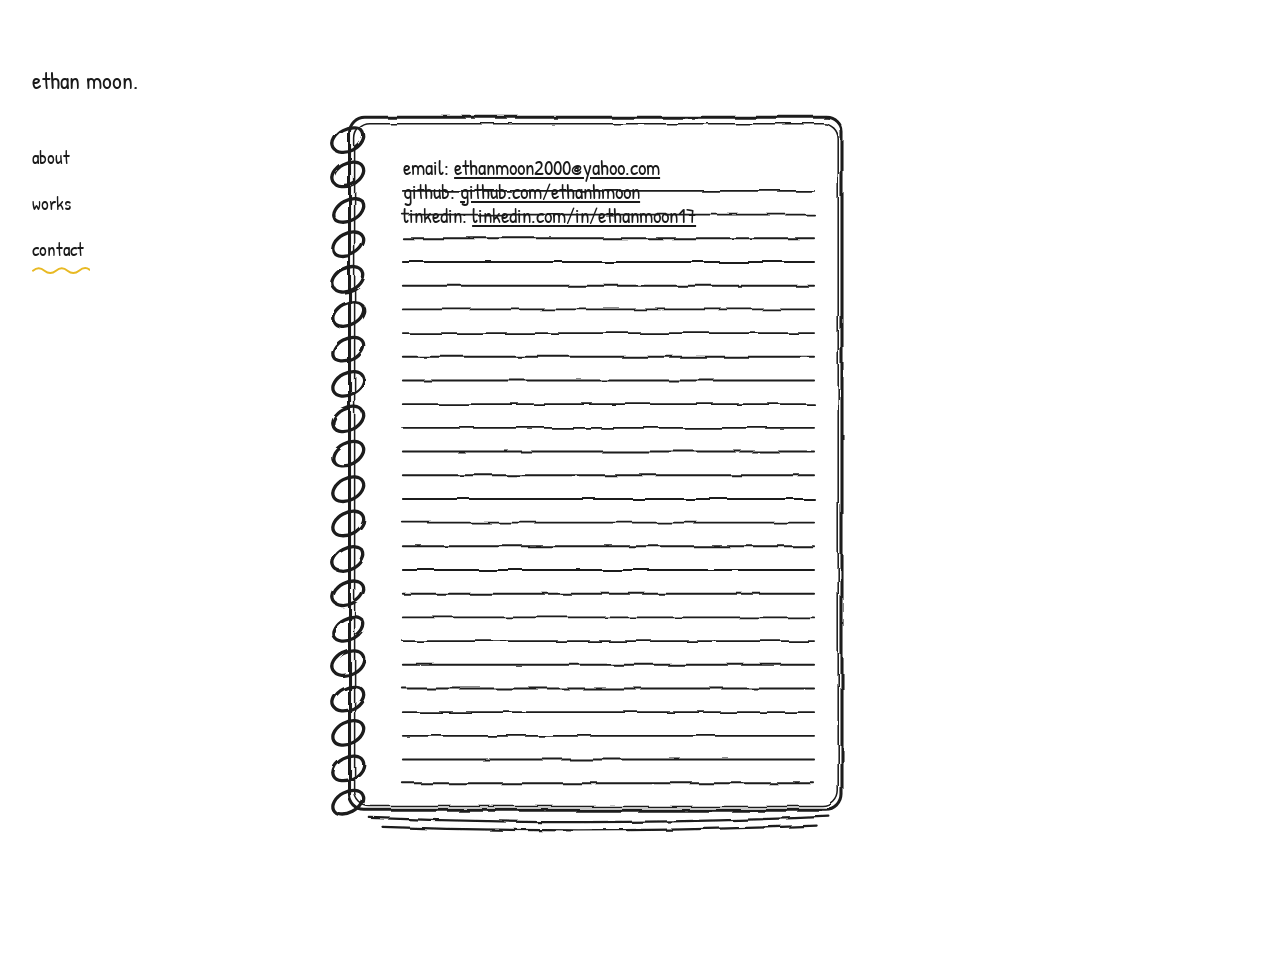
==== contact.html @ 720f1aa9 "Make the notebook 50% bigger with more ruled lines, same line size Container grows from 440px to 660" ====
<!DOCTYPE html>
<html lang="en">
<head>
  <meta charset="UTF-8">
  <meta name="viewport" content="width=device-width, initial-scale=1.0">
  <title>contact — ethan moon.</title>
  <link rel="preconnect" href="https://fonts.googleapis.com">
  <link rel="preconnect" href="https://fonts.gstatic.com" crossorigin>
  <link href="https://fonts.googleapis.com/css2?family=Inter:wght@400&family=Patrick+Hand&display=swap" rel="stylesheet">
  <link rel="stylesheet" href="style.css">
</head>
<body>
  <aside class="sidebar">
    <div class="sidebar__brand">ethan moon.</div>
    <nav class="sidebar__nav">
      <a href="index.html" class="sidebar__nav-link">about</a>
      <a href="works.html" class="sidebar__nav-link">works</a>
      <a href="contact.html" class="sidebar__nav-link sidebar__nav-link--active" aria-current="page">
        contact
        <svg class="squiggle" viewBox="0 0 60 10" aria-hidden="true">
          <path d="M1,6 Q7,1 13,6 T25,6 T37,6 T49,6 T60,5"/>
        </svg>
      </a>
    </nav>
  </aside>

  <main class="content">
    <h1 class="sr-only">contact — ethan moon.</h1>
    <div class="notebook">
      <svg class="notebook-art" viewBox="0 0 520 650" xmlns="http://www.w3.org/2000/svg" aria-hidden="true">
        <defs>
          <filter id="sketch" x="-8%" y="-8%" width="116%" height="116%">
            <feTurbulence type="fractalNoise" baseFrequency="0.04" numOctaves="2" seed="7" result="noise"/>
            <feDisplacementMap in="SourceGraphic" in2="noise" scale="3"/>
          </filter>
          <ellipse id="coil" rx="13" ry="8.5" transform="rotate(-28)" fill="none" stroke="#1a1a1a" stroke-width="2.6"/>
        </defs>

        <g filter="url(#sketch)" stroke="#1a1a1a" stroke-linecap="round">
          <path d="M96 594 Q270 601 458 593" fill="none" stroke-width="1.8"/>
          <path d="M106 601 Q270 607 448 600" fill="none" stroke-width="1.8"/>

          <rect x="80" y="42" width="388" height="546" rx="12" fill="#fff" stroke-width="2.4"/>
          <rect x="84" y="47" width="381" height="538" rx="12" fill="none" stroke-width="1.2"/>

          <g stroke-width="1.5">
            <line x1="122" y1="100" x2="446" y2="100"/>
            <line x1="122" y1="118.667" x2="446" y2="118.667"/>
            <line x1="122" y1="137.333" x2="446" y2="137.333"/>
            <line x1="122" y1="156" x2="446" y2="156"/>
            <line x1="122" y1="174.667" x2="446" y2="174.667"/>
            <line x1="122" y1="193.333" x2="446" y2="193.333"/>
            <line x1="122" y1="212" x2="446" y2="212"/>
            <line x1="122" y1="230.667" x2="446" y2="230.667"/>
            <line x1="122" y1="249.333" x2="446" y2="249.333"/>
            <line x1="122" y1="268" x2="446" y2="268"/>
            <line x1="122" y1="286.667" x2="446" y2="286.667"/>
            <line x1="122" y1="305.333" x2="446" y2="305.333"/>
            <line x1="122" y1="324" x2="446" y2="324"/>
            <line x1="122" y1="342.667" x2="446" y2="342.667"/>
            <line x1="122" y1="361.333" x2="446" y2="361.333"/>
            <line x1="122" y1="380" x2="446" y2="380"/>
            <line x1="122" y1="398.667" x2="446" y2="398.667"/>
            <line x1="122" y1="417.333" x2="446" y2="417.333"/>
            <line x1="122" y1="436" x2="446" y2="436"/>
            <line x1="122" y1="454.667" x2="446" y2="454.667"/>
            <line x1="122" y1="473.333" x2="446" y2="473.333"/>
            <line x1="122" y1="492" x2="446" y2="492"/>
            <line x1="122" y1="510.667" x2="446" y2="510.667"/>
            <line x1="122" y1="529.333" x2="446" y2="529.333"/>
            <line x1="122" y1="548" x2="446" y2="548"/>
            <line x1="122" y1="566.667" x2="446" y2="566.667"/>
          </g>
        </g>

        <g filter="url(#sketch)">
          <use href="#coil" x="79" y="60"/>
          <use href="#coil" x="79" y="87"/>
          <use href="#coil" x="79" y="115"/>
          <use href="#coil" x="79" y="142"/>
          <use href="#coil" x="79" y="170"/>
          <use href="#coil" x="79" y="197"/>
          <use href="#coil" x="79" y="225"/>
          <use href="#coil" x="79" y="252"/>
          <use href="#coil" x="79" y="280"/>
          <use href="#coil" x="79" y="307"/>
          <use href="#coil" x="79" y="335"/>
          <use href="#coil" x="79" y="362"/>
          <use href="#coil" x="79" y="390"/>
          <use href="#coil" x="79" y="417"/>
          <use href="#coil" x="79" y="445"/>
          <use href="#coil" x="79" y="472"/>
          <use href="#coil" x="79" y="500"/>
          <use href="#coil" x="79" y="527"/>
          <use href="#coil" x="79" y="555"/>
          <use href="#coil" x="79" y="582"/>
        </g>
      </svg>
      <div class="notebook__page">
        <p class="notebook__line">email: <a class="text-link" href="mailto:ethanmoon2000@yahoo.com">ethanmoon2000@yahoo.com</a></p>
        <p class="notebook__line">github: <a class="text-link" href="https://github.com/ethanhmoon">github.com/ethanhmoon</a></p>
        <p class="notebook__line">linkedin: <a class="text-link" href="https://www.linkedin.com/in/ethanmoon17/">linkedin.com/in/ethanmoon17</a></p>
      </div>
    </div>
  </main>
</body>
</html>
---- style.css ----
:root {
  --color-text: #1a1a1a;
  --color-bg: #ffffff;
  --color-accent: #e8b923;
  --sidebar-width: 200px;
}

.sr-only {
  position: absolute;
  width: 1px;
  height: 1px;
  padding: 0;
  margin: -1px;
  overflow: hidden;
  clip-path: inset(50%);
  white-space: nowrap;
}

* {
  box-sizing: border-box;
}

body {
  margin: 0;
  display: flex;
  min-height: 100vh;
  background: var(--color-bg);
  color: var(--color-text);
  font-family: 'Inter', -apple-system, BlinkMacSystemFont, "Segoe UI", sans-serif;
}

.sidebar {
  width: var(--sidebar-width);
  flex-shrink: 0;
  padding: 4rem 2rem;
}

.sidebar__brand {
  font-family: 'Patrick Hand', cursive;
  font-size: 1.5rem;
  margin-bottom: 3rem;
}

.sidebar__nav {
  display: flex;
  flex-direction: column;
  gap: 1.25rem;
}

.sidebar__nav-link {
  display: inline-flex;
  flex-direction: column;
  align-items: flex-start;
  width: fit-content;
  font-family: 'Patrick Hand', cursive;
  font-size: 1.2rem;
  color: var(--color-text);
  text-decoration: none;
}

.squiggle {
  display: block;
  width: 3em;
  height: 0.6em;
  margin-top: 2px;
}

.squiggle path {
  fill: none;
  stroke: var(--color-accent);
  stroke-width: 2;
  stroke-linecap: round;
}

.content {
  flex: 1;
  position: relative;
  padding: 4rem 3rem;
}

.doodles {
  position: absolute;
  top: 2rem;
  right: 3rem;
  display: flex;
  align-items: flex-start;
  gap: 1rem;
  opacity: 0.9;
}

.doodle {
  width: 70px;
  height: auto;
  stroke: var(--color-text);
}

.doodle--notebook {
  transform: rotate(-4deg);
}

.doodle--mug {
  transform: rotate(6deg);
  margin-top: 1.5rem;
}

.about-layout {
  display: flex;
  gap: 3rem;
  align-items: flex-start;
  flex-wrap: wrap;
}

.lines {
  max-width: 480px;
}

.line {
  font-size: 1.05rem;
  line-height: 1.6;
  margin: 1.5rem 0;
}

.text-link {
  color: var(--color-text);
  text-decoration: underline;
}

.notebook {
  container-type: inline-size;
  position: relative;
  width: min(660px, 100%);
  aspect-ratio: 520 / 650;
}

.notebook-art {
  display: block;
  width: 100%;
  height: 100%;
}

.notebook__page {
  position: absolute;
  left: 23.5cqw;
  right: 14.2cqw;
  top: 14cqw;
  bottom: 6cqw;
  overflow: hidden;
}

.notebook__line {
  font-family: 'Patrick Hand', cursive;
  font-size: 21px;
  line-height: 23.7px;
  margin: 0;
  color: #1a1a1a;
}

.notebook__line--title {
  font-weight: 700;
}

.work-section {
  margin: 3rem 0;
}

.work-section:first-child {
  margin-top: 0;
}

.work-title {
  display: block;
  width: 100%;
  height: auto;
  margin-bottom: 1rem;
}

.photos-section {
  flex-shrink: 0;
  width: min(272px, 100%);
  text-align: center;
  margin-top: 3rem;
  margin-left: auto;
}

.photos-hint {
  color: #8a8a8a;
  font-family: 'Patrick Hand', cursive;
  font-size: 1.1rem;
  margin: 1rem 0 0;
}

.stack {
  position: relative;
  width: 100%;
  aspect-ratio: 340 / 392;
  margin: 0 auto;
  outline: none;
}

.stack:focus-visible {
  outline: 3px solid var(--color-accent);
  outline-offset: 16px;
}

/* Scoped exception to the sitewide no-border/no-shadow rule: the
   polaroid card's border + shadow are what read as a physical photo. */
.polaroid {
  position: absolute;
  inset: 0;
  background: var(--color-bg);
  padding: 14px 14px 0;
  border: 1px solid #e6e6e6;
  box-shadow: 0 6px 18px rgba(0, 0, 0, 0.16), 0 1px 3px rgba(0, 0, 0, 0.10);
  cursor: grab;
  touch-action: none;
  user-select: none;
  -webkit-user-select: none;
  will-change: transform;
  transition: transform 0.45s cubic-bezier(0.22, 1, 0.36, 1);
}

.polaroid.dragging {
  transition: none;
  cursor: grabbing;
}

.polaroid img {
  display: block;
  width: 100%;
  aspect-ratio: 1 / 1;
  object-fit: cover;
  background: #f0f0f0;
  pointer-events: none;
}

.polaroid .caption {
  font-family: 'Patrick Hand', cursive;
  font-size: 1.2rem;
  color: var(--color-text);
  height: 62px;
  display: flex;
  align-items: center;
  justify-content: center;
}

.polaroid::before {
  content: "";
  position: absolute;
  width: 95px;
  height: 28px;
  background: rgba(235, 235, 235, 0.55);
  border: 1px solid rgba(0, 0, 0, 0.05);
  box-shadow: 0 1px 2px rgba(0, 0, 0, 0.06);
  display: none;
}

.polaroid.tape-tr::before { display: block; top: -10px;   right: -32px; transform: rotate(35deg); }
.polaroid.tape-bl::before { display: block; bottom: 34px; left:  -36px; transform: rotate(15deg); }

@media (prefers-reduced-motion: reduce) {
  .polaroid {
    transition-duration: 0.01s;
  }
}

@media (min-width: 1200px) {
  .photos-section {
    margin-top: 7.5rem;
  }
}

@media (max-width: 640px) {
  body {
    flex-direction: column;
  }

  .sidebar {
    width: auto;
    padding: 2rem 2rem 0.5rem;
  }

  .content {
    padding: 1rem 2rem 4rem;
  }

  .doodles {
    position: static;
    margin-bottom: 2rem;
  }

  .doodle--mug {
    margin-top: 0;
  }
}
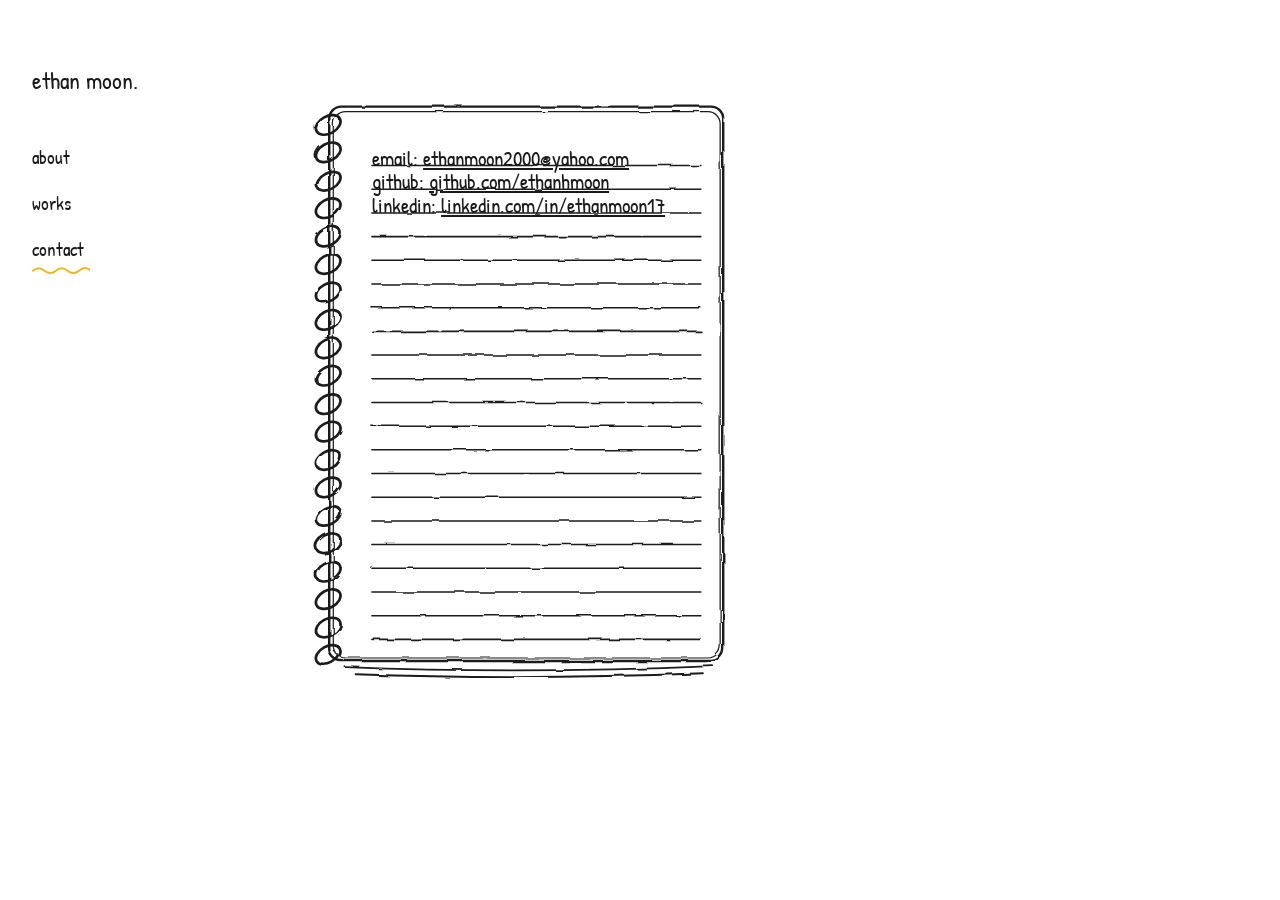
==== commit b4418e58: "Shrink notebook 20% and properly derive text-to-line alignment Container: 660px -> 528px, ruled-line" ====
--- a/contact.html
+++ b/contact.html
@@ -45,31 +45,26 @@
 
           <g stroke-width="1.5">
             <line x1="122" y1="100" x2="446" y2="100"/>
-            <line x1="122" y1="118.667" x2="446" y2="118.667"/>
-            <line x1="122" y1="137.333" x2="446" y2="137.333"/>
-            <line x1="122" y1="156" x2="446" y2="156"/>
-            <line x1="122" y1="174.667" x2="446" y2="174.667"/>
-            <line x1="122" y1="193.333" x2="446" y2="193.333"/>
-            <line x1="122" y1="212" x2="446" y2="212"/>
-            <line x1="122" y1="230.667" x2="446" y2="230.667"/>
-            <line x1="122" y1="249.333" x2="446" y2="249.333"/>
-            <line x1="122" y1="268" x2="446" y2="268"/>
-            <line x1="122" y1="286.667" x2="446" y2="286.667"/>
-            <line x1="122" y1="305.333" x2="446" y2="305.333"/>
-            <line x1="122" y1="324" x2="446" y2="324"/>
-            <line x1="122" y1="342.667" x2="446" y2="342.667"/>
-            <line x1="122" y1="361.333" x2="446" y2="361.333"/>
-            <line x1="122" y1="380" x2="446" y2="380"/>
-            <line x1="122" y1="398.667" x2="446" y2="398.667"/>
-            <line x1="122" y1="417.333" x2="446" y2="417.333"/>
-            <line x1="122" y1="436" x2="446" y2="436"/>
-            <line x1="122" y1="454.667" x2="446" y2="454.667"/>
-            <line x1="122" y1="473.333" x2="446" y2="473.333"/>
-            <line x1="122" y1="492" x2="446" y2="492"/>
-            <line x1="122" y1="510.667" x2="446" y2="510.667"/>
-            <line x1="122" y1="529.333" x2="446" y2="529.333"/>
-            <line x1="122" y1="548" x2="446" y2="548"/>
-            <line x1="122" y1="566.667" x2="446" y2="566.667"/>
+            <line x1="122" y1="123.333" x2="446" y2="123.333"/>
+            <line x1="122" y1="146.666" x2="446" y2="146.666"/>
+            <line x1="122" y1="169.999" x2="446" y2="169.999"/>
+            <line x1="122" y1="193.332" x2="446" y2="193.332"/>
+            <line x1="122" y1="216.665" x2="446" y2="216.665"/>
+            <line x1="122" y1="239.998" x2="446" y2="239.998"/>
+            <line x1="122" y1="263.331" x2="446" y2="263.331"/>
+            <line x1="122" y1="286.664" x2="446" y2="286.664"/>
+            <line x1="122" y1="309.997" x2="446" y2="309.997"/>
+            <line x1="122" y1="333.33" x2="446" y2="333.33"/>
+            <line x1="122" y1="356.663" x2="446" y2="356.663"/>
+            <line x1="122" y1="379.996" x2="446" y2="379.996"/>
+            <line x1="122" y1="403.329" x2="446" y2="403.329"/>
+            <line x1="122" y1="426.662" x2="446" y2="426.662"/>
+            <line x1="122" y1="449.995" x2="446" y2="449.995"/>
+            <line x1="122" y1="473.328" x2="446" y2="473.328"/>
+            <line x1="122" y1="496.662" x2="446" y2="496.662"/>
+            <line x1="122" y1="519.995" x2="446" y2="519.995"/>
+            <line x1="122" y1="543.328" x2="446" y2="543.328"/>
+            <line x1="122" y1="566.661" x2="446" y2="566.661"/>
           </g>
         </g>
 
--- a/style.css
+++ b/style.css
@@ -128,7 +128,7 @@
 .notebook {
   container-type: inline-size;
   position: relative;
-  width: min(660px, 100%);
+  width: min(528px, 100%);
   aspect-ratio: 520 / 650;
 }
 
@@ -142,8 +142,8 @@
   position: absolute;
   left: 23.5cqw;
   right: 14.2cqw;
-  top: 14cqw;
-  bottom: 6cqw;
+  top: 15.64cqw;
+  bottom: 8cqw;
   overflow: hidden;
 }
 
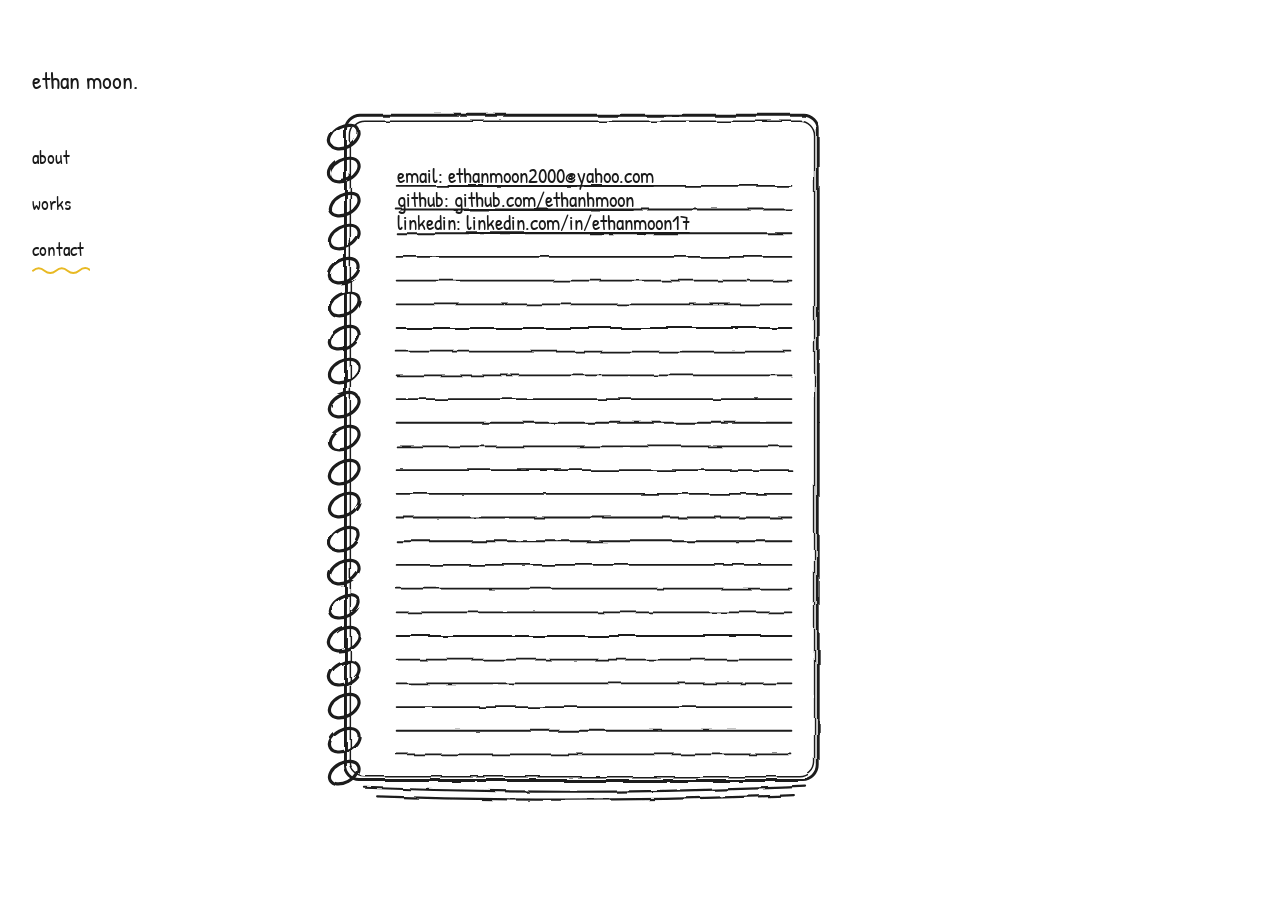
==== commit 6154c932: "Make the notebook 20% bigger, keeping line size and alignment Container: 528px -> 633.6px, ruled-lin" ====
--- a/contact.html
+++ b/contact.html
@@ -45,25 +45,29 @@
 
           <g stroke-width="1.5">
             <line x1="122" y1="100" x2="446" y2="100"/>
-            <line x1="122" y1="123.333" x2="446" y2="123.333"/>
-            <line x1="122" y1="146.666" x2="446" y2="146.666"/>
-            <line x1="122" y1="169.999" x2="446" y2="169.999"/>
-            <line x1="122" y1="193.332" x2="446" y2="193.332"/>
+            <line x1="122" y1="119.444" x2="446" y2="119.444"/>
+            <line x1="122" y1="138.888" x2="446" y2="138.888"/>
+            <line x1="122" y1="158.333" x2="446" y2="158.333"/>
+            <line x1="122" y1="177.777" x2="446" y2="177.777"/>
+            <line x1="122" y1="197.221" x2="446" y2="197.221"/>
             <line x1="122" y1="216.665" x2="446" y2="216.665"/>
-            <line x1="122" y1="239.998" x2="446" y2="239.998"/>
-            <line x1="122" y1="263.331" x2="446" y2="263.331"/>
-            <line x1="122" y1="286.664" x2="446" y2="286.664"/>
-            <line x1="122" y1="309.997" x2="446" y2="309.997"/>
+            <line x1="122" y1="236.109" x2="446" y2="236.109"/>
+            <line x1="122" y1="255.554" x2="446" y2="255.554"/>
+            <line x1="122" y1="274.998" x2="446" y2="274.998"/>
+            <line x1="122" y1="294.442" x2="446" y2="294.442"/>
+            <line x1="122" y1="313.886" x2="446" y2="313.886"/>
             <line x1="122" y1="333.33" x2="446" y2="333.33"/>
-            <line x1="122" y1="356.663" x2="446" y2="356.663"/>
-            <line x1="122" y1="379.996" x2="446" y2="379.996"/>
-            <line x1="122" y1="403.329" x2="446" y2="403.329"/>
-            <line x1="122" y1="426.662" x2="446" y2="426.662"/>
+            <line x1="122" y1="352.774" x2="446" y2="352.774"/>
+            <line x1="122" y1="372.219" x2="446" y2="372.219"/>
+            <line x1="122" y1="391.663" x2="446" y2="391.663"/>
+            <line x1="122" y1="411.107" x2="446" y2="411.107"/>
+            <line x1="122" y1="430.551" x2="446" y2="430.551"/>
             <line x1="122" y1="449.995" x2="446" y2="449.995"/>
-            <line x1="122" y1="473.328" x2="446" y2="473.328"/>
-            <line x1="122" y1="496.662" x2="446" y2="496.662"/>
-            <line x1="122" y1="519.995" x2="446" y2="519.995"/>
-            <line x1="122" y1="543.328" x2="446" y2="543.328"/>
+            <line x1="122" y1="469.44" x2="446" y2="469.44"/>
+            <line x1="122" y1="488.884" x2="446" y2="488.884"/>
+            <line x1="122" y1="508.328" x2="446" y2="508.328"/>
+            <line x1="122" y1="527.772" x2="446" y2="527.772"/>
+            <line x1="122" y1="547.216" x2="446" y2="547.216"/>
             <line x1="122" y1="566.661" x2="446" y2="566.661"/>
           </g>
         </g>
--- a/style.css
+++ b/style.css
@@ -128,7 +128,7 @@
 .notebook {
   container-type: inline-size;
   position: relative;
-  width: min(528px, 100%);
+  width: min(633.6px, 100%);
   aspect-ratio: 520 / 650;
 }
 
@@ -140,10 +140,10 @@
 
 .notebook__page {
   position: absolute;
-  left: 23.5cqw;
-  right: 14.2cqw;
-  top: 15.64cqw;
-  bottom: 8cqw;
+  left: 23.46cqw;
+  right: 14.23cqw;
+  top: 15.77cqw;
+  bottom: 9.71cqw;
   overflow: hidden;
 }
 
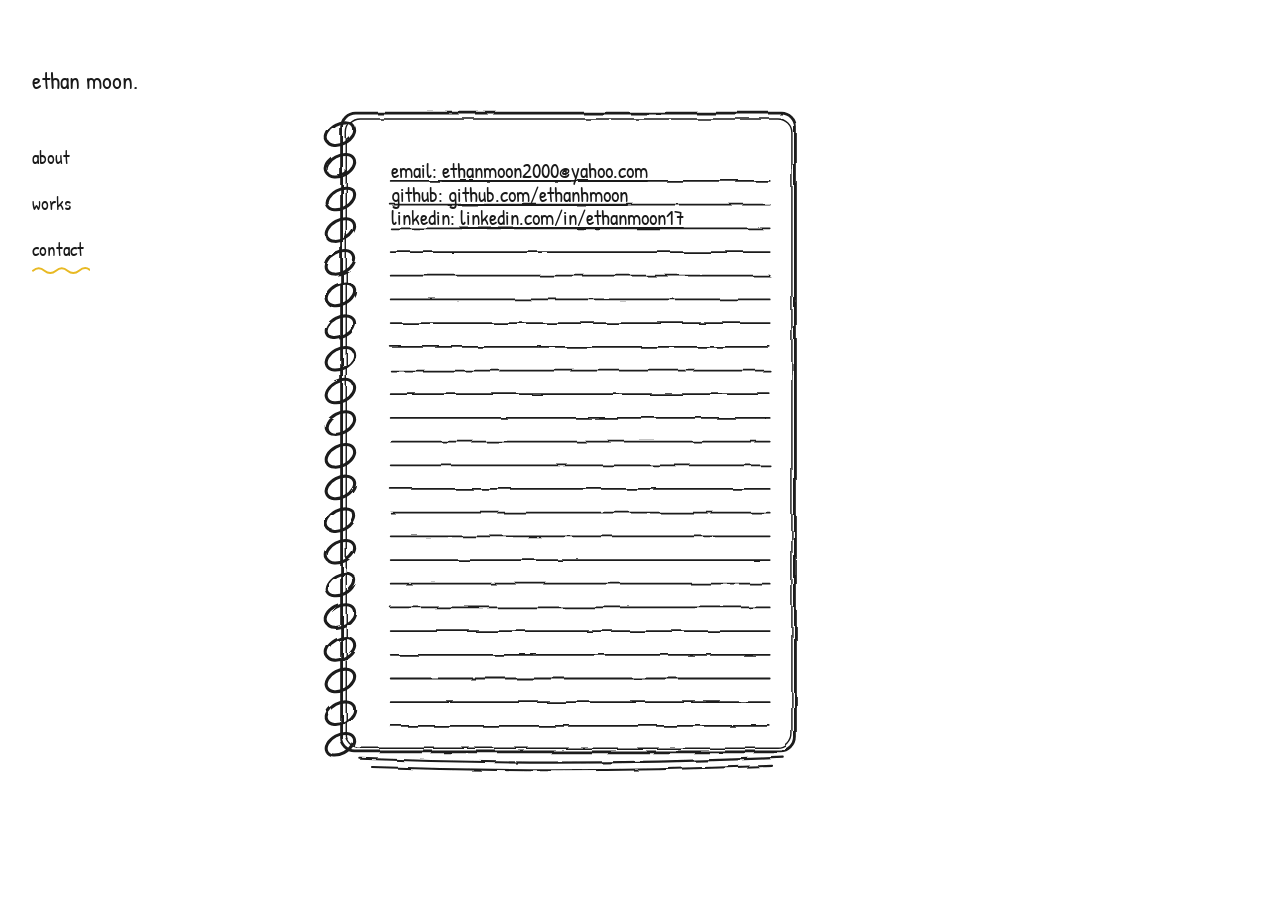
==== commit 6950951d: "Make the notebook 4% smaller, keeping line size and alignment Container: 633.6px -> 608.26px, ruled-" ====
--- a/contact.html
+++ b/contact.html
@@ -45,30 +45,29 @@
 
           <g stroke-width="1.5">
             <line x1="122" y1="100" x2="446" y2="100"/>
-            <line x1="122" y1="119.444" x2="446" y2="119.444"/>
-            <line x1="122" y1="138.888" x2="446" y2="138.888"/>
-            <line x1="122" y1="158.333" x2="446" y2="158.333"/>
-            <line x1="122" y1="177.777" x2="446" y2="177.777"/>
-            <line x1="122" y1="197.221" x2="446" y2="197.221"/>
-            <line x1="122" y1="216.665" x2="446" y2="216.665"/>
-            <line x1="122" y1="236.109" x2="446" y2="236.109"/>
-            <line x1="122" y1="255.554" x2="446" y2="255.554"/>
-            <line x1="122" y1="274.998" x2="446" y2="274.998"/>
-            <line x1="122" y1="294.442" x2="446" y2="294.442"/>
-            <line x1="122" y1="313.886" x2="446" y2="313.886"/>
-            <line x1="122" y1="333.33" x2="446" y2="333.33"/>
-            <line x1="122" y1="352.774" x2="446" y2="352.774"/>
-            <line x1="122" y1="372.219" x2="446" y2="372.219"/>
-            <line x1="122" y1="391.663" x2="446" y2="391.663"/>
-            <line x1="122" y1="411.107" x2="446" y2="411.107"/>
-            <line x1="122" y1="430.551" x2="446" y2="430.551"/>
-            <line x1="122" y1="449.995" x2="446" y2="449.995"/>
-            <line x1="122" y1="469.44" x2="446" y2="469.44"/>
-            <line x1="122" y1="488.884" x2="446" y2="488.884"/>
-            <line x1="122" y1="508.328" x2="446" y2="508.328"/>
-            <line x1="122" y1="527.772" x2="446" y2="527.772"/>
-            <line x1="122" y1="547.216" x2="446" y2="547.216"/>
-            <line x1="122" y1="566.661" x2="446" y2="566.661"/>
+            <line x1="122" y1="120.254" x2="446" y2="120.254"/>
+            <line x1="122" y1="140.509" x2="446" y2="140.509"/>
+            <line x1="122" y1="160.763" x2="446" y2="160.763"/>
+            <line x1="122" y1="181.017" x2="446" y2="181.017"/>
+            <line x1="122" y1="201.272" x2="446" y2="201.272"/>
+            <line x1="122" y1="221.526" x2="446" y2="221.526"/>
+            <line x1="122" y1="241.781" x2="446" y2="241.781"/>
+            <line x1="122" y1="262.035" x2="446" y2="262.035"/>
+            <line x1="122" y1="282.289" x2="446" y2="282.289"/>
+            <line x1="122" y1="302.544" x2="446" y2="302.544"/>
+            <line x1="122" y1="322.798" x2="446" y2="322.798"/>
+            <line x1="122" y1="343.052" x2="446" y2="343.052"/>
+            <line x1="122" y1="363.307" x2="446" y2="363.307"/>
+            <line x1="122" y1="383.561" x2="446" y2="383.561"/>
+            <line x1="122" y1="403.815" x2="446" y2="403.815"/>
+            <line x1="122" y1="424.07" x2="446" y2="424.07"/>
+            <line x1="122" y1="444.324" x2="446" y2="444.324"/>
+            <line x1="122" y1="464.579" x2="446" y2="464.579"/>
+            <line x1="122" y1="484.833" x2="446" y2="484.833"/>
+            <line x1="122" y1="505.087" x2="446" y2="505.087"/>
+            <line x1="122" y1="525.342" x2="446" y2="525.342"/>
+            <line x1="122" y1="545.596" x2="446" y2="545.596"/>
+            <line x1="122" y1="565.85" x2="446" y2="565.85"/>
           </g>
         </g>
 
--- a/style.css
+++ b/style.css
@@ -128,7 +128,7 @@
 .notebook {
   container-type: inline-size;
   position: relative;
-  width: min(633.6px, 100%);
+  width: min(608.26px, 100%);
   aspect-ratio: 520 / 650;
 }
 
@@ -142,8 +142,8 @@
   position: absolute;
   left: 23.46cqw;
   right: 14.23cqw;
-  top: 15.77cqw;
-  bottom: 9.71cqw;
+  top: 15.62cqw;
+  bottom: 9.61cqw;
   overflow: hidden;
 }
 
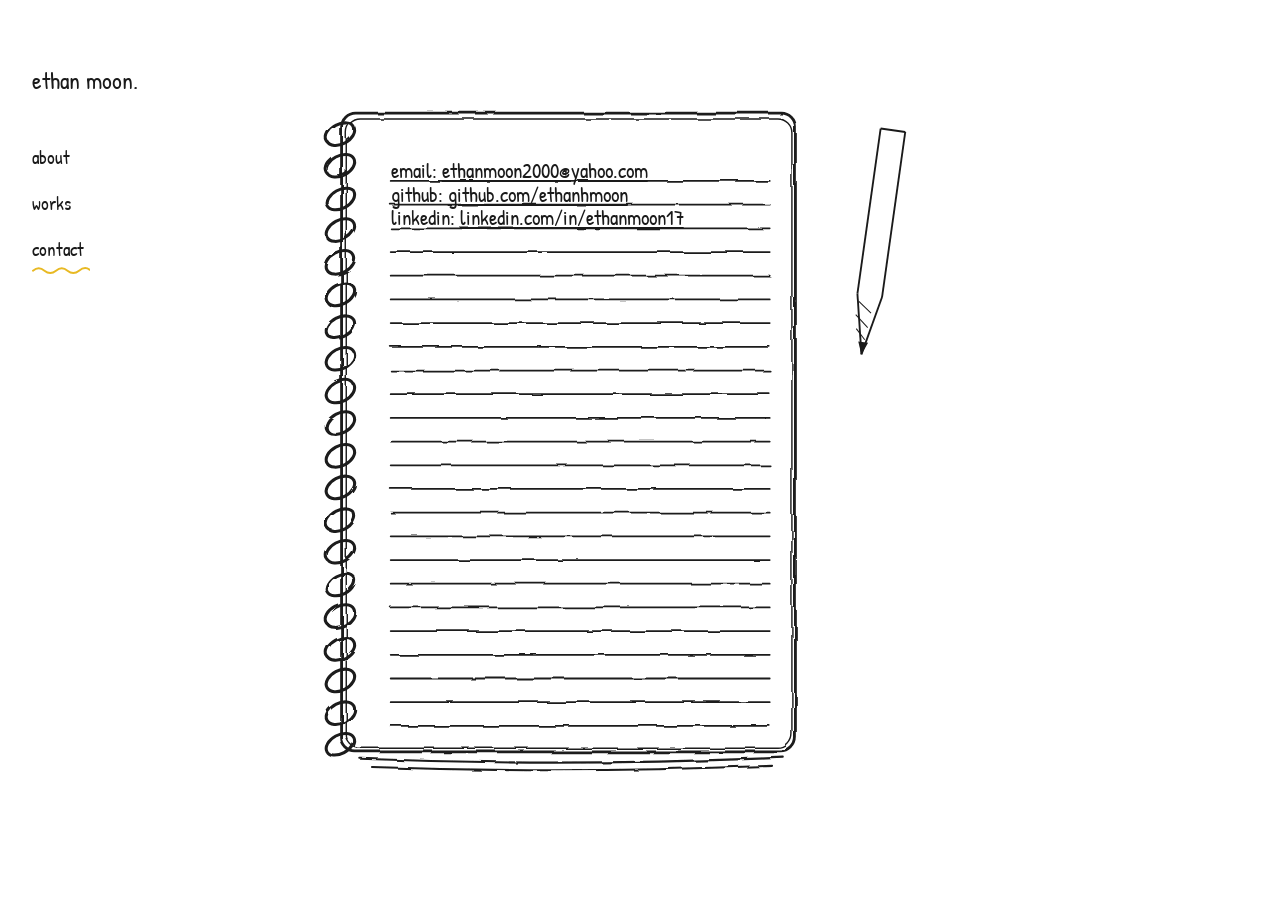
==== commit 6f6697e2: "Add a pencil doodle to the right of the notebook Simple hand-drawn pencil (SVG line art, matching th" ====
--- a/contact.html
+++ b/contact.html
@@ -99,6 +99,17 @@
         <p class="notebook__line">github: <a class="text-link" href="https://github.com/ethanhmoon">github.com/ethanhmoon</a></p>
         <p class="notebook__line">linkedin: <a class="text-link" href="https://www.linkedin.com/in/ethanmoon17/">linkedin.com/in/ethanmoon17</a></p>
       </div>
+      <svg class="notebook__pencil" viewBox="0 0 44 200" aria-hidden="true">
+        <line x1="12" y1="14" x2="32" y2="14" stroke-width="1.5"/>
+        <line x1="12" y1="14" x2="12" y2="148" stroke-width="1.5"/>
+        <line x1="32" y1="14" x2="32" y2="148" stroke-width="1.5"/>
+        <line x1="12" y1="148" x2="22" y2="196" stroke-width="1.5"/>
+        <line x1="32" y1="148" x2="22" y2="196" stroke-width="1.5"/>
+        <line x1="14" y1="154" x2="25" y2="162" stroke-width="0.8"/>
+        <line x1="13" y1="165" x2="24" y2="174" stroke-width="0.8"/>
+        <line x1="15" y1="176" x2="23" y2="184" stroke-width="0.8"/>
+        <path d="M18 186 L26 186 L22 196 Z" fill="currentColor" stroke="none"/>
+      </svg>
     </div>
   </main>
 </body>
--- a/style.css
+++ b/style.css
@@ -101,6 +101,33 @@
 .doodle--mug {
   transform: rotate(6deg);
   margin-top: 1.5rem;
+  pointer-events: bounding-box;
+}
+
+.doodle--mug__steam {
+  transform-box: fill-box;
+  transform-origin: bottom center;
+}
+
+.doodle--mug:hover .doodle--mug__steam {
+  animation: steam-wiggle 0.7s ease-in-out infinite;
+}
+
+.doodle--mug:hover .doodle--mug__steam--2 {
+  animation-delay: 0.12s;
+}
+
+.doodle--mug:hover .doodle--mug__steam--3 {
+  animation-delay: 0.24s;
+}
+
+@keyframes steam-wiggle {
+  0%, 100% {
+    transform: translateX(0) rotate(0deg);
+  }
+  50% {
+    transform: translateX(1.5px) rotate(6deg);
+  }
 }
 
 .about-layout {
@@ -145,6 +172,19 @@
   top: 15.62cqw;
   bottom: 9.61cqw;
   overflow: hidden;
+}
+
+.notebook__pencil {
+  position: absolute;
+  top: 8cqw;
+  right: -11cqw;
+  width: 9cqw;
+  height: auto;
+  color: var(--color-text);
+  stroke: var(--color-text);
+  fill: none;
+  transform: rotate(8deg);
+  transform-origin: top center;
 }
 
 .notebook__line {
@@ -261,6 +301,10 @@
   .polaroid {
     transition-duration: 0.01s;
   }
+
+  .doodle--mug:hover .doodle--mug__steam {
+    animation: none;
+  }
 }
 
 @media (min-width: 1200px) {
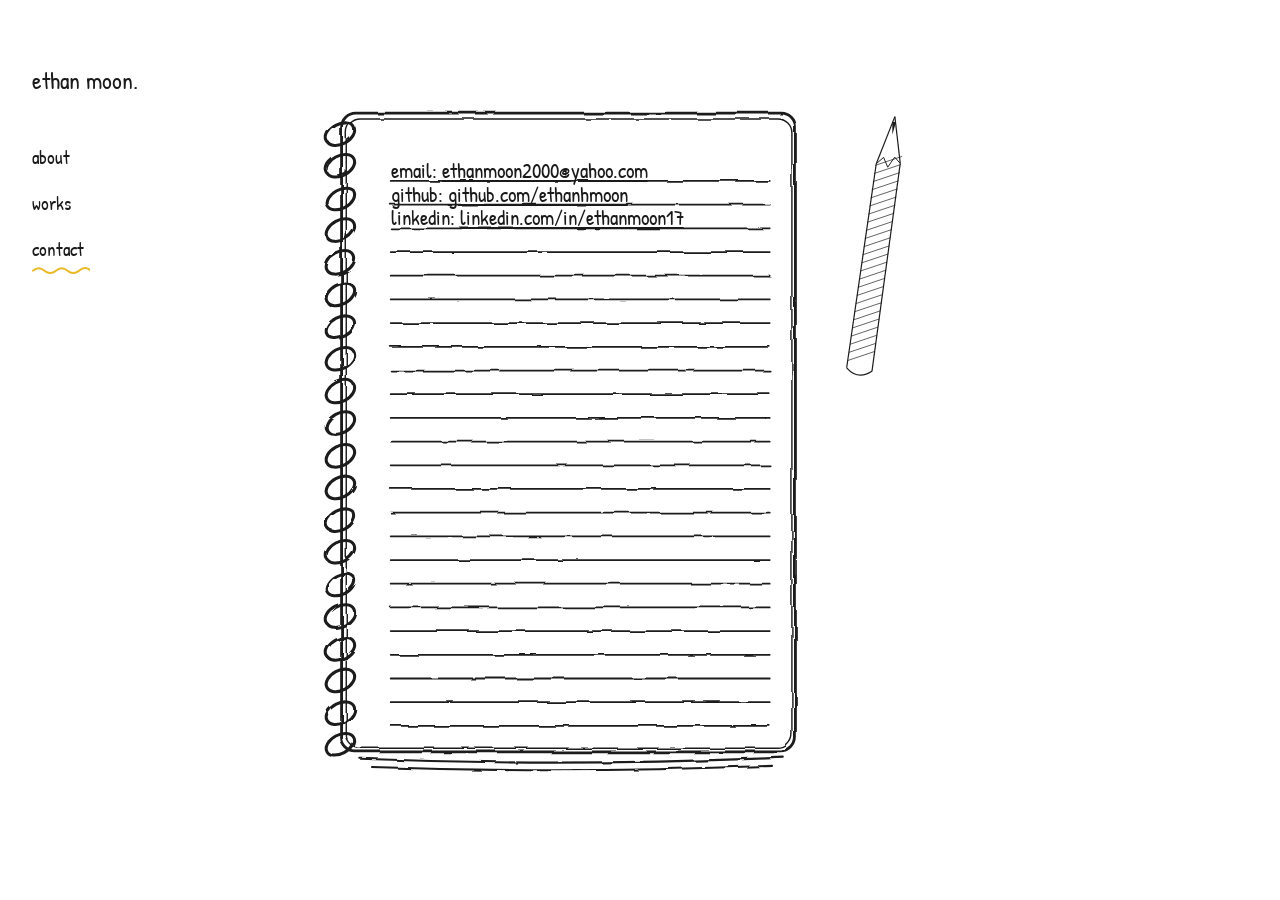
==== commit 5e379459: "Replace the pencil doodle with a more detailed version Matches the reference more closely: sharpened" ====
--- a/contact.html
+++ b/contact.html
@@ -99,16 +99,39 @@
         <p class="notebook__line">github: <a class="text-link" href="https://github.com/ethanhmoon">github.com/ethanhmoon</a></p>
         <p class="notebook__line">linkedin: <a class="text-link" href="https://www.linkedin.com/in/ethanmoon17/">linkedin.com/in/ethanmoon17</a></p>
       </div>
-      <svg class="notebook__pencil" viewBox="0 0 44 200" aria-hidden="true">
-        <line x1="12" y1="14" x2="32" y2="14" stroke-width="1.5"/>
-        <line x1="12" y1="14" x2="12" y2="148" stroke-width="1.5"/>
-        <line x1="32" y1="14" x2="32" y2="148" stroke-width="1.5"/>
-        <line x1="12" y1="148" x2="22" y2="196" stroke-width="1.5"/>
-        <line x1="32" y1="148" x2="22" y2="196" stroke-width="1.5"/>
-        <line x1="14" y1="154" x2="25" y2="162" stroke-width="0.8"/>
-        <line x1="13" y1="165" x2="24" y2="174" stroke-width="0.8"/>
-        <line x1="15" y1="176" x2="23" y2="184" stroke-width="0.8"/>
-        <path d="M18 186 L26 186 L22 196 Z" fill="currentColor" stroke="none"/>
+      <svg class="notebook__pencil" viewBox="0 0 60 320" aria-hidden="true">
+        <path d="M30 4 L17 58" fill="none" stroke-width="1.3"/>
+        <path d="M30 4 L43 54" fill="none" stroke-width="1.3"/>
+        <path d="M17 58 L24 50 L30 60 L36 48 L43 54" fill="none" stroke-width="1"/>
+        <path d="M28 10 L32 10 L30 24 Z" fill="currentColor" stroke="none"/>
+        <line x1="17" y1="58" x2="16" y2="284" stroke-width="1.3"/>
+        <line x1="43" y1="54" x2="44" y2="284" stroke-width="1.3"/>
+        <line x1="16" y1="60" x2="44" y2="46" stroke-width="0.7"/>
+        <line x1="16" y1="69" x2="44" y2="55" stroke-width="0.7"/>
+        <line x1="16" y1="78" x2="44" y2="64" stroke-width="0.7"/>
+        <line x1="16" y1="87" x2="44" y2="73" stroke-width="0.7"/>
+        <line x1="16" y1="96" x2="44" y2="82" stroke-width="0.7"/>
+        <line x1="16" y1="105" x2="44" y2="91" stroke-width="0.7"/>
+        <line x1="16" y1="114" x2="44" y2="100" stroke-width="0.7"/>
+        <line x1="16" y1="123" x2="44" y2="109" stroke-width="0.7"/>
+        <line x1="16" y1="132" x2="44" y2="118" stroke-width="0.7"/>
+        <line x1="16" y1="141" x2="44" y2="127" stroke-width="0.7"/>
+        <line x1="16" y1="150" x2="44" y2="136" stroke-width="0.7"/>
+        <line x1="16" y1="159" x2="44" y2="145" stroke-width="0.7"/>
+        <line x1="16" y1="168" x2="44" y2="154" stroke-width="0.7"/>
+        <line x1="16" y1="177" x2="44" y2="163" stroke-width="0.7"/>
+        <line x1="16" y1="186" x2="44" y2="172" stroke-width="0.7"/>
+        <line x1="16" y1="195" x2="44" y2="181" stroke-width="0.7"/>
+        <line x1="16" y1="204" x2="44" y2="190" stroke-width="0.7"/>
+        <line x1="16" y1="213" x2="44" y2="199" stroke-width="0.7"/>
+        <line x1="16" y1="222" x2="44" y2="208" stroke-width="0.7"/>
+        <line x1="16" y1="231" x2="44" y2="217" stroke-width="0.7"/>
+        <line x1="16" y1="240" x2="44" y2="226" stroke-width="0.7"/>
+        <line x1="16" y1="249" x2="44" y2="235" stroke-width="0.7"/>
+        <line x1="16" y1="258" x2="44" y2="244" stroke-width="0.7"/>
+        <line x1="16" y1="267" x2="44" y2="253" stroke-width="0.7"/>
+        <line x1="16" y1="276" x2="44" y2="262" stroke-width="0.7"/>
+        <path d="M16 284 Q30 296 44 284" fill="none" stroke-width="1.3"/>
       </svg>
     </div>
   </main>
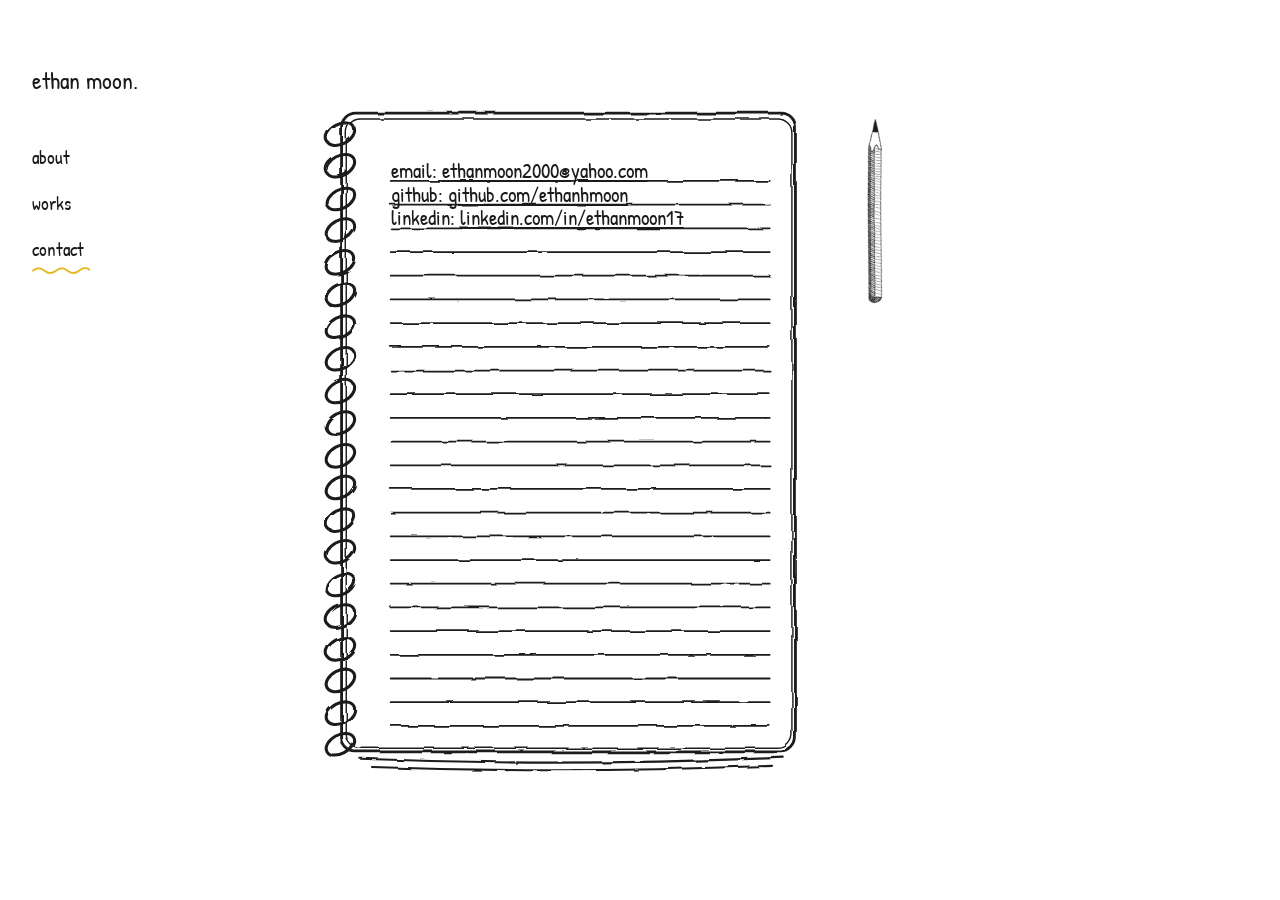
==== commit 87631e52: "Use the actual pencil image instead of hand-drawn SVG Replaces the approximated SVG line art with th" ====
--- a/contact.html
+++ b/contact.html
@@ -99,40 +99,7 @@
         <p class="notebook__line">github: <a class="text-link" href="https://github.com/ethanhmoon">github.com/ethanhmoon</a></p>
         <p class="notebook__line">linkedin: <a class="text-link" href="https://www.linkedin.com/in/ethanmoon17/">linkedin.com/in/ethanmoon17</a></p>
       </div>
-      <svg class="notebook__pencil" viewBox="0 0 60 320" aria-hidden="true">
-        <path d="M30 4 L17 58" fill="none" stroke-width="1.3"/>
-        <path d="M30 4 L43 54" fill="none" stroke-width="1.3"/>
-        <path d="M17 58 L24 50 L30 60 L36 48 L43 54" fill="none" stroke-width="1"/>
-        <path d="M28 10 L32 10 L30 24 Z" fill="currentColor" stroke="none"/>
-        <line x1="17" y1="58" x2="16" y2="284" stroke-width="1.3"/>
-        <line x1="43" y1="54" x2="44" y2="284" stroke-width="1.3"/>
-        <line x1="16" y1="60" x2="44" y2="46" stroke-width="0.7"/>
-        <line x1="16" y1="69" x2="44" y2="55" stroke-width="0.7"/>
-        <line x1="16" y1="78" x2="44" y2="64" stroke-width="0.7"/>
-        <line x1="16" y1="87" x2="44" y2="73" stroke-width="0.7"/>
-        <line x1="16" y1="96" x2="44" y2="82" stroke-width="0.7"/>
-        <line x1="16" y1="105" x2="44" y2="91" stroke-width="0.7"/>
-        <line x1="16" y1="114" x2="44" y2="100" stroke-width="0.7"/>
-        <line x1="16" y1="123" x2="44" y2="109" stroke-width="0.7"/>
-        <line x1="16" y1="132" x2="44" y2="118" stroke-width="0.7"/>
-        <line x1="16" y1="141" x2="44" y2="127" stroke-width="0.7"/>
-        <line x1="16" y1="150" x2="44" y2="136" stroke-width="0.7"/>
-        <line x1="16" y1="159" x2="44" y2="145" stroke-width="0.7"/>
-        <line x1="16" y1="168" x2="44" y2="154" stroke-width="0.7"/>
-        <line x1="16" y1="177" x2="44" y2="163" stroke-width="0.7"/>
-        <line x1="16" y1="186" x2="44" y2="172" stroke-width="0.7"/>
-        <line x1="16" y1="195" x2="44" y2="181" stroke-width="0.7"/>
-        <line x1="16" y1="204" x2="44" y2="190" stroke-width="0.7"/>
-        <line x1="16" y1="213" x2="44" y2="199" stroke-width="0.7"/>
-        <line x1="16" y1="222" x2="44" y2="208" stroke-width="0.7"/>
-        <line x1="16" y1="231" x2="44" y2="217" stroke-width="0.7"/>
-        <line x1="16" y1="240" x2="44" y2="226" stroke-width="0.7"/>
-        <line x1="16" y1="249" x2="44" y2="235" stroke-width="0.7"/>
-        <line x1="16" y1="258" x2="44" y2="244" stroke-width="0.7"/>
-        <line x1="16" y1="267" x2="44" y2="253" stroke-width="0.7"/>
-        <line x1="16" y1="276" x2="44" y2="262" stroke-width="0.7"/>
-        <path d="M16 284 Q30 296 44 284" fill="none" stroke-width="1.3"/>
-      </svg>
+      <img class="notebook__pencil" src="assets/pencil.png" alt="" aria-hidden="true">
     </div>
   </main>
 </body>
--- a/style.css
+++ b/style.css
@@ -180,9 +180,7 @@
   right: -11cqw;
   width: 9cqw;
   height: auto;
-  color: var(--color-text);
-  stroke: var(--color-text);
-  fill: none;
+  display: block;
   transform: rotate(8deg);
   transform-origin: top center;
 }
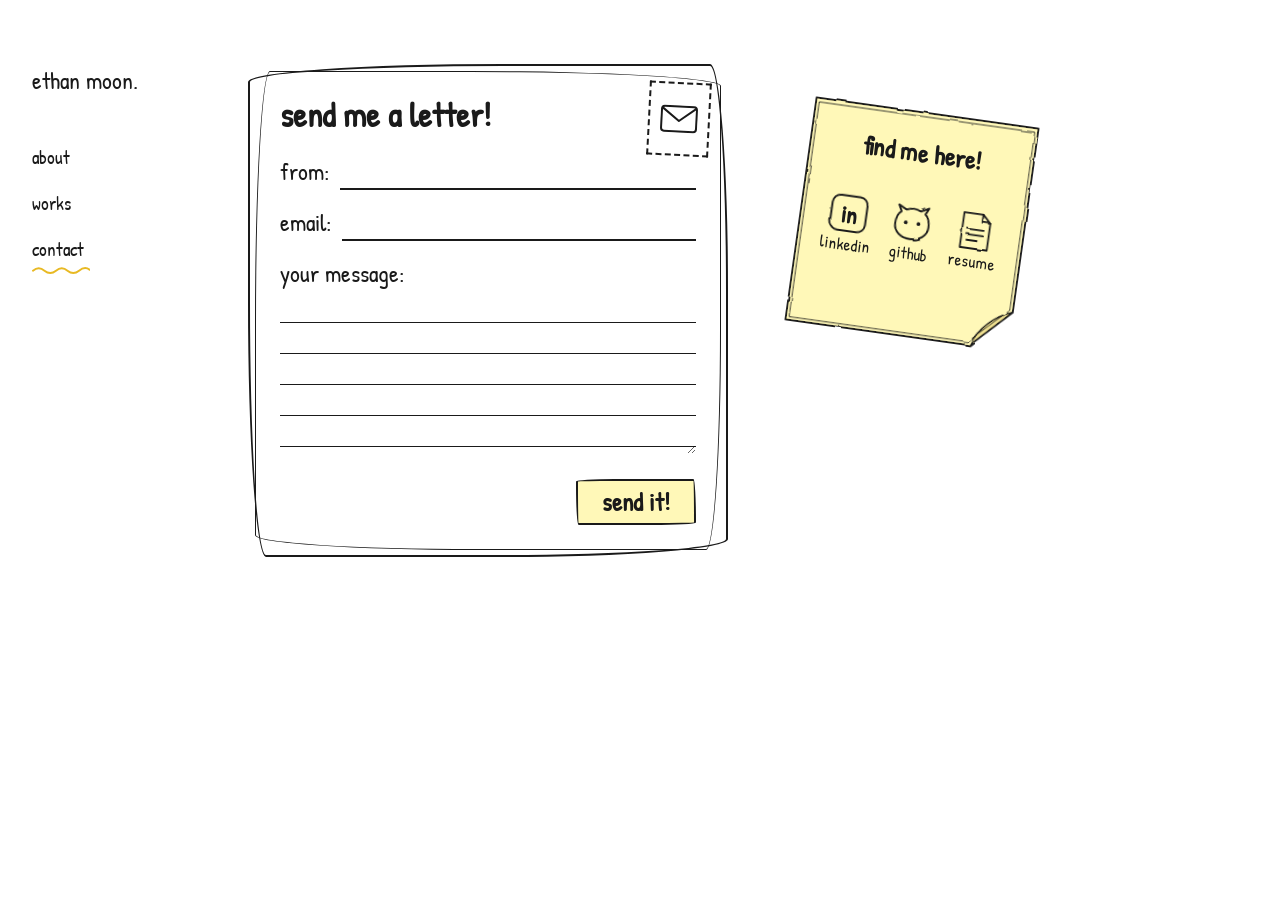
==== commit b45528f4: "Replace notebook page with a letter-form contact page Full replacement per your request: a hand-draw" ====
--- a/contact.html
+++ b/contact.html
@@ -26,80 +26,95 @@
 
   <main class="content">
     <h1 class="sr-only">contact — ethan moon.</h1>
-    <div class="notebook">
-      <svg class="notebook-art" viewBox="0 0 520 650" xmlns="http://www.w3.org/2000/svg" aria-hidden="true">
-        <defs>
-          <filter id="sketch" x="-8%" y="-8%" width="116%" height="116%">
-            <feTurbulence type="fractalNoise" baseFrequency="0.04" numOctaves="2" seed="7" result="noise"/>
-            <feDisplacementMap in="SourceGraphic" in2="noise" scale="3"/>
-          </filter>
-          <ellipse id="coil" rx="13" ry="8.5" transform="rotate(-28)" fill="none" stroke="#1a1a1a" stroke-width="2.6"/>
-        </defs>
 
-        <g filter="url(#sketch)" stroke="#1a1a1a" stroke-linecap="round">
-          <path d="M96 594 Q270 601 458 593" fill="none" stroke-width="1.8"/>
-          <path d="M106 601 Q270 607 448 600" fill="none" stroke-width="1.8"/>
+    <div class="contact-layout">
+      <form class="letter" action="https://formspree.io/f/YOUR_FORM_ID" method="POST">
+        <div class="stamp">
+          <svg width="38" height="28" viewBox="0 0 38 28" fill="none" stroke="#1a1a1a" stroke-width="2" stroke-linejoin="round" aria-hidden="true">
+            <rect x="1.5" y="1.5" width="35" height="25" rx="3"/>
+            <path d="M2 3 L19 16 L36 3"/>
+          </svg>
+        </div>
 
-          <rect x="80" y="42" width="388" height="546" rx="12" fill="#fff" stroke-width="2.4"/>
-          <rect x="84" y="47" width="381" height="538" rx="12" fill="none" stroke-width="1.2"/>
+        <h2>send me a letter!</h2>
 
-          <g stroke-width="1.5">
-            <line x1="122" y1="100" x2="446" y2="100"/>
-            <line x1="122" y1="120.254" x2="446" y2="120.254"/>
-            <line x1="122" y1="140.509" x2="446" y2="140.509"/>
-            <line x1="122" y1="160.763" x2="446" y2="160.763"/>
-            <line x1="122" y1="181.017" x2="446" y2="181.017"/>
-            <line x1="122" y1="201.272" x2="446" y2="201.272"/>
-            <line x1="122" y1="221.526" x2="446" y2="221.526"/>
-            <line x1="122" y1="241.781" x2="446" y2="241.781"/>
-            <line x1="122" y1="262.035" x2="446" y2="262.035"/>
-            <line x1="122" y1="282.289" x2="446" y2="282.289"/>
-            <line x1="122" y1="302.544" x2="446" y2="302.544"/>
-            <line x1="122" y1="322.798" x2="446" y2="322.798"/>
-            <line x1="122" y1="343.052" x2="446" y2="343.052"/>
-            <line x1="122" y1="363.307" x2="446" y2="363.307"/>
-            <line x1="122" y1="383.561" x2="446" y2="383.561"/>
-            <line x1="122" y1="403.815" x2="446" y2="403.815"/>
-            <line x1="122" y1="424.07" x2="446" y2="424.07"/>
-            <line x1="122" y1="444.324" x2="446" y2="444.324"/>
-            <line x1="122" y1="464.579" x2="446" y2="464.579"/>
-            <line x1="122" y1="484.833" x2="446" y2="484.833"/>
-            <line x1="122" y1="505.087" x2="446" y2="505.087"/>
-            <line x1="122" y1="525.342" x2="446" y2="525.342"/>
-            <line x1="122" y1="545.596" x2="446" y2="545.596"/>
-            <line x1="122" y1="565.85" x2="446" y2="565.85"/>
+        <div class="row">
+          <label for="name">from:</label>
+          <input id="name" name="name" type="text" required>
+        </div>
+
+        <div class="row">
+          <label for="email">email:</label>
+          <input id="email" name="email" type="email" required>
+        </div>
+
+        <div class="message-label"><label for="message">your message:</label></div>
+        <textarea id="message" name="message" required></textarea>
+
+        <button class="send" type="submit">send it!</button>
+      </form>
+
+      <div class="contact-sticky">
+        <svg class="sticky-note" viewBox="0 0 340 340" xmlns="http://www.w3.org/2000/svg">
+          <defs>
+            <filter id="sticky-sketch" x="-15%" y="-15%" width="130%" height="130%">
+              <feTurbulence type="fractalNoise" baseFrequency="0.04" numOctaves="2" seed="11" result="noise"/>
+              <feDisplacementMap in="SourceGraphic" in2="noise" scale="3"/>
+            </filter>
+          </defs>
+
+          <g transform="rotate(8 170 170)">
+            <g filter="url(#sticky-sketch)" stroke="#1a1a1a" stroke-linejoin="round">
+              <path d="M30 30 H310 V262 L262 310 H30 Z" fill="#fff8b8" stroke-width="2.4"/>
+              <path d="M310 262 L262 310 C270 288 288 270 310 262 Z" fill="#f2e392" stroke-width="2"/>
+              <path d="M34 35 H306 V260 L259 306 H34 Z" fill="none" stroke-width="1.1"/>
+            </g>
+
+            <text x="170" y="92" text-anchor="middle" font-size="32" font-weight="700">find me here!</text>
+
+            <a href="https://www.linkedin.com/in/ethanmoon17/" target="_blank" rel="noopener">
+              <title>my linkedin</title>
+              <g class="sticky-note__link">
+                <rect x="54" y="138" width="72" height="88" fill="transparent" stroke="none"/>
+                <g filter="url(#sticky-sketch)">
+                  <rect x="68" y="146" width="44" height="44" rx="10" fill="none" stroke="#1a1a1a" stroke-width="2.4"/>
+                </g>
+                <text x="90" y="180" text-anchor="middle" font-size="30" font-weight="700">in</text>
+                <text x="90" y="214" text-anchor="middle" font-size="21">linkedin</text>
+              </g>
+            </a>
+
+            <a href="https://github.com/ethanhmoon" target="_blank" rel="noopener">
+              <title>my github</title>
+              <g class="sticky-note__link">
+                <rect x="134" y="138" width="72" height="88" fill="transparent" stroke="none"/>
+                <g filter="url(#sticky-sketch)" transform="translate(170 170)">
+                  <path d="M-21 2 C-21 -7 -19 -11 -15 -14 L-19 -22 L-9 -17 C-3 -20 3 -20 9 -17 L19 -22 L15 -14 C19 -11 21 -7 21 2 C21 12 12 19 0 19 C-12 19 -21 12 -21 2 Z"
+                        fill="none" stroke="#1a1a1a" stroke-width="2.4" stroke-linejoin="round"/>
+                  <circle cx="-8" cy="-1" r="2.3" fill="#1a1a1a"/>
+                  <circle cx="8" cy="-1" r="2.3" fill="#1a1a1a"/>
+                </g>
+                <text x="170" y="214" text-anchor="middle" font-size="21">github</text>
+              </g>
+            </a>
+
+            <a href="resume.pdf" download>
+              <title>download my resume</title>
+              <g class="sticky-note__link">
+                <rect x="214" y="138" width="72" height="88" fill="transparent" stroke="none"/>
+                <g filter="url(#sticky-sketch)" stroke="#1a1a1a" stroke-width="2.2" fill="none" stroke-linecap="round" stroke-linejoin="round">
+                  <path d="M233 146 H257 L267 156 V190 H233 Z"/>
+                  <path d="M257 146 V156 H267"/>
+                  <line x1="240" y1="166" x2="260" y2="166"/>
+                  <line x1="240" y1="173" x2="260" y2="173"/>
+                  <line x1="240" y1="180" x2="253" y2="180"/>
+                </g>
+                <text x="250" y="214" text-anchor="middle" font-size="21">resume</text>
+              </g>
+            </a>
           </g>
-        </g>
-
-        <g filter="url(#sketch)">
-          <use href="#coil" x="79" y="60"/>
-          <use href="#coil" x="79" y="87"/>
-          <use href="#coil" x="79" y="115"/>
-          <use href="#coil" x="79" y="142"/>
-          <use href="#coil" x="79" y="170"/>
-          <use href="#coil" x="79" y="197"/>
-          <use href="#coil" x="79" y="225"/>
-          <use href="#coil" x="79" y="252"/>
-          <use href="#coil" x="79" y="280"/>
-          <use href="#coil" x="79" y="307"/>
-          <use href="#coil" x="79" y="335"/>
-          <use href="#coil" x="79" y="362"/>
-          <use href="#coil" x="79" y="390"/>
-          <use href="#coil" x="79" y="417"/>
-          <use href="#coil" x="79" y="445"/>
-          <use href="#coil" x="79" y="472"/>
-          <use href="#coil" x="79" y="500"/>
-          <use href="#coil" x="79" y="527"/>
-          <use href="#coil" x="79" y="555"/>
-          <use href="#coil" x="79" y="582"/>
-        </g>
-      </svg>
-      <div class="notebook__page">
-        <p class="notebook__line">email: <a class="text-link" href="mailto:ethanmoon2000@yahoo.com">ethanmoon2000@yahoo.com</a></p>
-        <p class="notebook__line">github: <a class="text-link" href="https://github.com/ethanhmoon">github.com/ethanhmoon</a></p>
-        <p class="notebook__line">linkedin: <a class="text-link" href="https://www.linkedin.com/in/ethanmoon17/">linkedin.com/in/ethanmoon17</a></p>
+        </svg>
       </div>
-      <img class="notebook__pencil" src="assets/pencil.png" alt="" aria-hidden="true">
     </div>
   </main>
 </body>
--- a/style.css
+++ b/style.css
@@ -176,12 +176,12 @@
 
 .notebook__pencil {
   position: absolute;
-  top: 8cqw;
+  top: 42cqw;
   right: -11cqw;
-  width: 9cqw;
+  width: 18.9cqw;
   height: auto;
   display: block;
-  transform: rotate(8deg);
+  transform: rotate(-10deg);
   transform-origin: top center;
 }
 
@@ -225,6 +225,153 @@
   font-family: 'Patrick Hand', cursive;
   font-size: 1.1rem;
   margin: 1rem 0 0;
+}
+
+.sticky-note {
+  display: block;
+  width: 100%;
+  height: auto;
+  margin-top: 1.5rem;
+}
+
+.sticky-note text {
+  font-family: 'Patrick Hand', cursive;
+  fill: var(--color-text);
+}
+
+.sticky-note__link {
+  transition: transform 0.15s ease;
+}
+
+.sticky-note a:hover .sticky-note__link {
+  transform: translateY(-3px);
+}
+
+.contact-layout {
+  display: flex;
+  gap: 3rem;
+  align-items: flex-start;
+  flex-wrap: wrap;
+}
+
+.contact-sticky {
+  flex-shrink: 0;
+  width: min(272px, 100%);
+}
+
+/* Same scoped exception as .polaroid/.notebook: hand-drawn
+   stationery needs a visible (if wobbly) edge to read as a page. */
+.letter {
+  position: relative;
+  width: 100%;
+  max-width: 480px;
+  padding: 26px 30px 30px;
+  background: var(--color-bg);
+  border: 2px solid var(--color-text);
+  border-radius: 255px 18px 225px 18px / 18px 225px 18px 255px;
+  font-family: 'Patrick Hand', cursive;
+  color: var(--color-text);
+}
+
+.letter::after {
+  content: "";
+  position: absolute;
+  inset: 5px;
+  border: 1px solid var(--color-text);
+  border-radius: 15px 250px 15px 220px / 250px 15px 220px 15px;
+  pointer-events: none;
+}
+
+.letter h2 {
+  margin: 0 0 18px;
+  font-size: 2.1rem;
+  font-weight: 700;
+}
+
+.letter .stamp {
+  position: absolute;
+  top: 16px;
+  right: 16px;
+  width: 62px;
+  height: 74px;
+  border: 2px dashed var(--color-text);
+  transform: rotate(3deg);
+  display: flex;
+  align-items: center;
+  justify-content: center;
+}
+
+.letter .row {
+  display: flex;
+  align-items: baseline;
+  gap: 10px;
+  margin-bottom: 16px;
+  font-size: 1.5rem;
+}
+
+.letter .row input {
+  flex: 1;
+  border: none;
+  border-bottom: 2px solid var(--color-text);
+  background: transparent;
+  font-family: 'Patrick Hand', cursive;
+  font-size: 1.35rem;
+  color: var(--color-text);
+  outline: none;
+}
+
+.letter .message-label {
+  font-size: 1.5rem;
+  margin-bottom: 4px;
+}
+
+.letter textarea {
+  width: 100%;
+  height: 161px;
+  border: none;
+  resize: vertical;
+  padding: 0;
+  outline: none;
+  font-family: 'Patrick Hand', cursive;
+  font-size: 1.35rem;
+  color: var(--color-text);
+  line-height: 30px;
+  background: repeating-linear-gradient(
+    transparent,
+    transparent 29px,
+    var(--color-text) 29px,
+    var(--color-text) 30px,
+    transparent 30px,
+    transparent 31px
+  );
+}
+
+.letter input:focus,
+.letter textarea:focus {
+  background-color: #fffdea;
+}
+
+.letter .send {
+  display: block;
+  margin: 20px 0 0 auto;
+  padding: 4px 24px;
+  font-family: 'Patrick Hand', cursive;
+  font-size: 1.55rem;
+  font-weight: 700;
+  color: var(--color-text);
+  background: #fff8b8;
+  border: 2px solid var(--color-text);
+  border-radius: 225px 15px 255px 15px / 15px 255px 15px 225px;
+  cursor: pointer;
+  transition: transform 0.15s ease;
+}
+
+.letter .send:hover {
+  transform: translateY(-2px) rotate(-1deg);
+}
+
+.stack-wrap {
+  transform: translate(-120px, -50px);
 }
 
 .stack {
@@ -303,6 +450,14 @@
   .doodle--mug:hover .doodle--mug__steam {
     animation: none;
   }
+
+  .sticky-note__link {
+    transition-duration: 0.01s;
+  }
+
+  .letter .send {
+    transition-duration: 0.01s;
+  }
 }
 
 @media (min-width: 1200px) {
